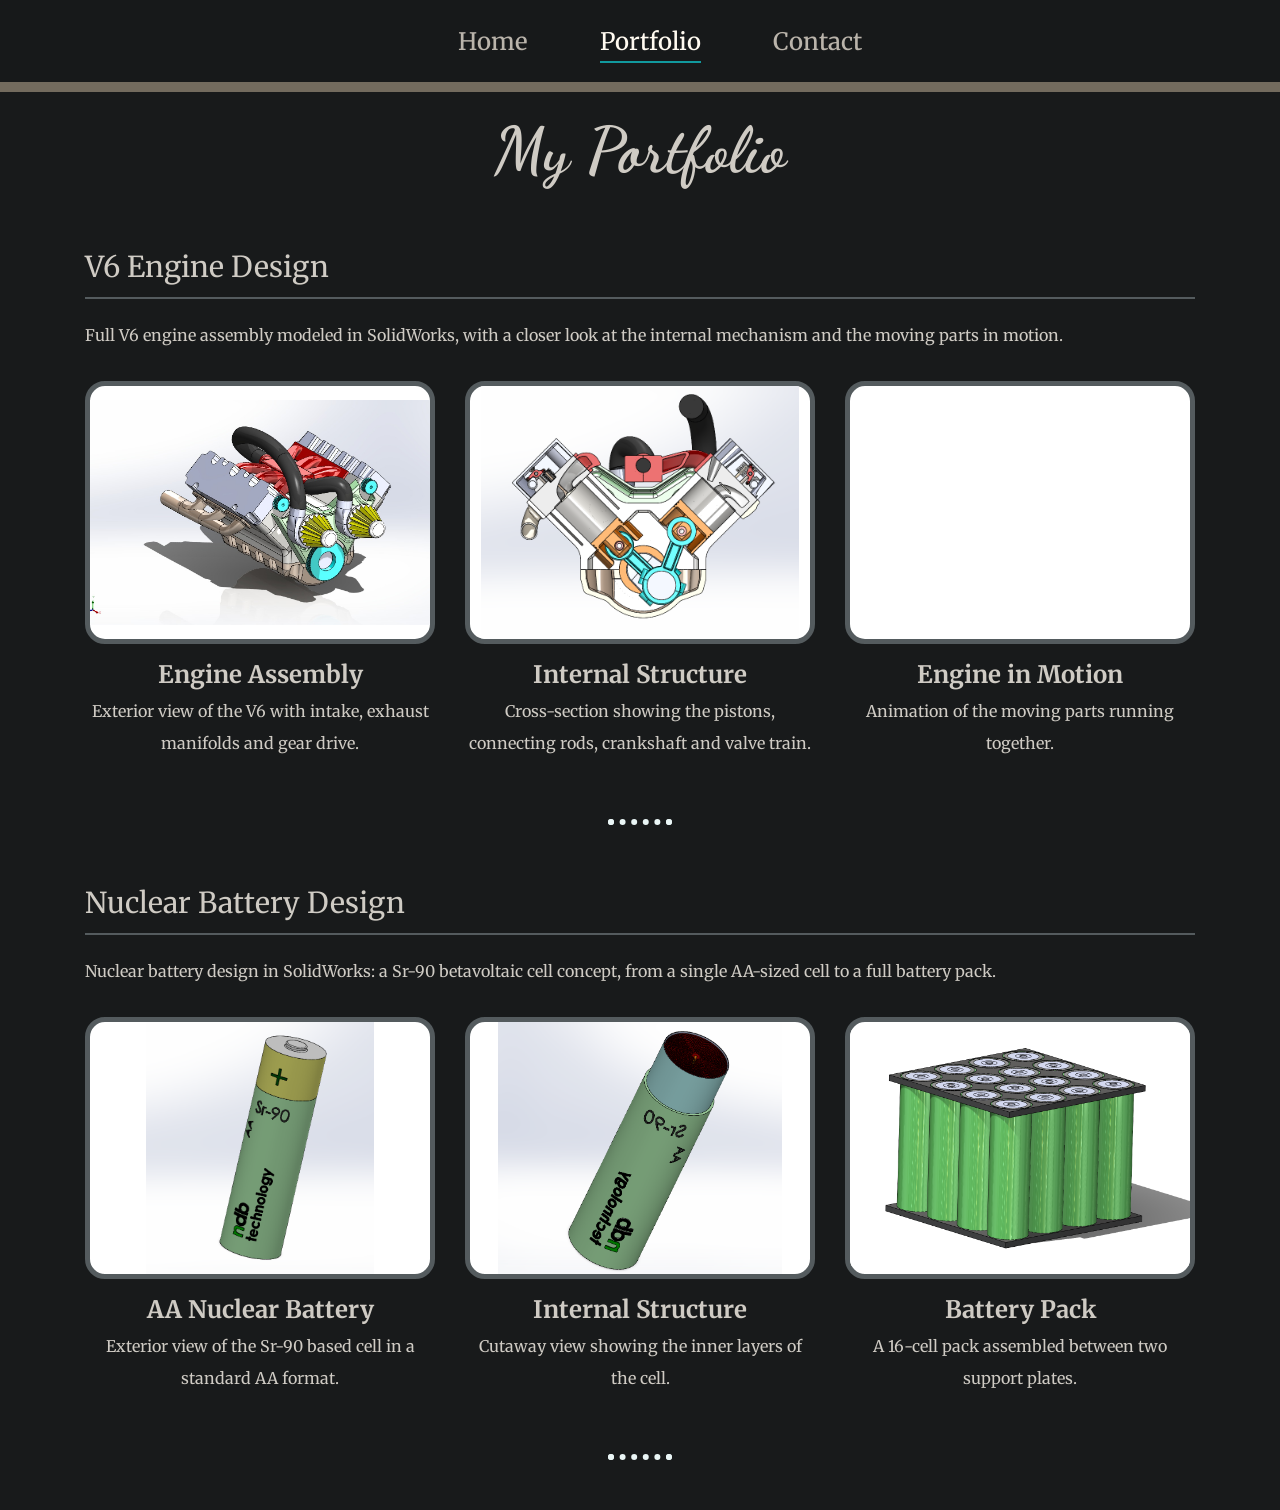
==== portfolio.html @ 6abc6ac7 "Add portfolio and contact pages, sticky nav, new skill blocks" ====
<!doctype html>
<html lang="en">
  <head>
    <meta charset="utf-8" />
    <meta name="viewport" content="width=device-width, initial-scale=1" />
    <title>Portfolio | Özgür</title>
    <link rel="stylesheet" href="assets/css/styles.css" />
    <link
      href="https://fonts.googleapis.com/css?family=Merriweather"
      rel="stylesheet"
    />
    <link
      href="https://fonts.googleapis.com/css2?family=Dancing+Script&display=swap"
      rel="stylesheet"
    />
  </head>
  <body>
    <nav>
      <ul class="nav-links">
        <li><a href="index.html">Home</a></li>
        <li><a href="portfolio.html" aria-current="page">Portfolio</a></li>
        <li><a href="contact.html">Contact</a></li>
      </ul>
    </nav>

    <h2>My Portfolio</h2>

    <section class="project">
      <h2 class="project-title">V6 Engine Design</h2>
      <p class="intro">
        Full V6 engine assembly modeled in SolidWorks, with a closer look at the
        internal mechanism and the moving parts in motion.
      </p>

      <div class="portfolio-row">
        <figure class="portfolio-item">
          <img src="assets/img/v6_engine.jpeg" alt="V6 engine assembly" />
          <figcaption>
            <h3>Engine Assembly</h3>
            <p>
              Exterior view of the V6 with intake, exhaust manifolds and gear
              drive.
            </p>
          </figcaption>
        </figure>

        <figure class="portfolio-item">
          <img
            src="assets/img/v6_engine_internal.png"
            alt="V6 engine cross-section"
          />
          <figcaption>
            <h3>Internal Structure</h3>
            <p>
              Cross-section showing the pistons, connecting rods, crankshaft and
              valve train.
            </p>
          </figcaption>
        </figure>

        <figure class="portfolio-item">
          <video
            src="assets/video/engine_gif.mp4"
            autoplay
            loop
            muted
            playsinline
          ></video>
          <figcaption>
            <h3>Engine in Motion</h3>
            <p>Animation of the moving parts running together.</p>
          </figcaption>
        </figure>
      </div>
    </section>

    <hr />

    <section class="project">
      <h2 class="project-title">Nuclear Battery Design</h2>
      <p class="intro">
        Nuclear battery design in SolidWorks: a Sr-90 betavoltaic cell concept,
        from a single AA-sized cell to a full battery pack.
      </p>

      <div class="portfolio-row">
        <figure class="portfolio-item">
          <img
            src="assets/img/cylindrical_battery.png"
            alt="Sr-90 nuclear battery, AA format"
          />
          <figcaption>
            <h3>AA Nuclear Battery</h3>
            <p>
              Exterior view of the Sr-90 based cell in a standard AA format.
            </p>
          </figcaption>
        </figure>

        <figure class="portfolio-item">
          <img src="assets/img/cylindrical_battery-2.png" alt="Cutaway view" />
          <figcaption>
            <h3>Internal Structure</h3>
            <p>Cutaway view showing the inner layers of the cell.</p>
          </figcaption>
        </figure>

        <figure class="portfolio-item">
          <img
            src="assets/img/battery_pack.png"
            alt="Battery pack of 16 cells"
          />
          <figcaption>
            <h3>Battery Pack</h3>
            <p>A 16-cell pack assembled between two support plates.</p>
          </figcaption>
        </figure>
      </div>
    </section>

    <hr />
  </body>
</html>
---- assets/css/styles.css ----
body {
    margin: 0;
    text-align: center;
    font-family: 'Merriweather', serif;
  }
  
  h1 {
    display: block;
    margin-top: 15%;
    font-size: 5rem;
    color: #fffaf0;
    text-shadow: 0 2px 8px rgba(0, 0, 0, 0.6);
    font-family: 'Dancing Script', cursive;
  }
  

  p {
    color: #cfcbc4;
    line-height: 2;
  }
  
  hr {
    border: dotted #EAF6F6 6px;
    border-bottom: none;
    width: 4%;
    margin: 50px auto;

  }
  
  a{
    color: #11999E;
    font-family: 'Merriweather', serif;
    margin: 10px 20px;
    text-decoration: none;
  }
  
  a:hover {
    color: #EAF6F6;
  }
  
  .top-container {
    position: relative;
    background:
      linear-gradient(rgba(0, 0, 0, 0.35), rgba(0, 0, 0, 0.35)),
      url("../img/kutna.jpg");
    background-size: cover;
    width: 100%;
    padding-top: 100px;
    border: 10px solid #736b5e;
    border-width: 10px 0px 10px 0px;
  }

  .middle-container {
    margin: 20px 0;
  }
  

  .skill-row {
    width: 50%;
    margin: 100px auto 100px auto;
    text-align: left;
  }
  
  .pro {
    text-decoration: underline;
  }
  
  .intro {
    width: 40%;
    margin: auto;
  }
  
  .profile_pic{
    width:180px
  }

  .flex-container {
    display: flex;
    flex-wrap: wrap;
    gap: 50px 20px;
    justify-content: center;
    margin: auto;
  }

  #block {
    background-color: #2d3133;
    min-height: 250px;
    width: 450px;
    box-sizing: border-box;
    padding: 20px 25px;
    border: 5px solid #545b5e;
    border-radius: 20px;
    margin: 0;
  }



  #block img{
    margin-right:10px;
    height: 50px;
    border-top-left-radius: 50%  50%;
    border-top-right-radius: 50%  50%;
    border-bottom-right-radius: 50% 50%; 
    border-bottom-left-radius: 50% 50%;
    border: 0px;
  }
  #block h3,#block img {
    display:inline-block;
    vertical-align:middle;
  }

  html{
    background-color:#181a1b;
    scroll-padding-top: 90px
  }

  .flex-container p {
    color: #cfcbc4;
  }

.exp {
  margin-bottom: 75px;
}

.profile_pic{
  border-top-left-radius: 50%  50%;
  border-top-right-radius: 50%  50%;
  border-bottom-right-radius: 50% 50%; 
  border-bottom-left-radius: 50% 50%;
}

img{
  border: 5px solid #464b4e;
}

h2{
  color: #cfcbc4;
  font-family: 'Dancing Script', cursive;
  font-size: 4rem;
  margin: 20px;
  
}

h3{
  color: #cfcbc4;
  font-size: 24px;
}

.footer{
  background-color: #272829;
  margin-bottom: -50px;
}
.footer li {
  display: inline;
  
}
.footer p {
    font-family: 'Merriweather', serif;
  font-size: 16px;
}

.container{
display: flex;
gap: 20px;
margin: auto;
justify-content: center;
align-items: center;
padding-bottom: 10px;
flex-wrap: wrap;
}

.container img{
  width: 300px;
  height: 250px;
  object-fit: cover;
}

.active {
  width: 600px;
  height: 500px;
}


nav {
  position: sticky;
  top: 0;
  z-index: 1000;
  background-color: rgba(24, 26, 27, 0.92);
  padding: 0.6rem 5%;
  border-bottom: 10px solid #736b5e;
  backdrop-filter: blur(15px);

  display: flex;
  align-items: center;
  justify-content: center;
}

.nav-links {
  list-style: none;
  display: flex;
  gap: 2rem;
}

.nav-links li a{
  color: #bab4ab;
  position: relative;
  font-size: 1.5rem;
  font-weight: 500;
  text-decoration: none;
  transition: 0.3s;
}

.nav-links li a:hover {
  text-shadow: 0 0 10px #e8e6e3;
}

.nav-links li a[aria-current="page"] {
  color: #fffaf0;
  border-bottom: 2px solid #11999E;
  padding-bottom: 4px;
}

/* ---------- Portfolio page ---------- */

.project {
  width: 90%;
  max-width: 1110px; /* 3 cards of 350px + 2 gaps of 30px */
  margin: 60px auto;
}

.project-title {
  font-family: 'Merriweather', serif;
  font-size: 1.8rem;
  font-weight: 400;
  text-align: left;
  margin: 0 0 20px;
  padding-bottom: 12px;
  border-bottom: 2px solid #545b5e;
}

.project .intro {
  width: auto;
  margin: 0 0 30px;
  text-align: left;
}

.portfolio-row {
  display: flex;
  flex-wrap: wrap;
  gap: 30px;
  justify-content: flex-start;
  width: 100%;
  margin: 0;
}

.portfolio-item {
  width: 350px;
  margin: 0;
}

.portfolio-item img,
.portfolio-item video {
  width: 100%;
  aspect-ratio: 4 / 3;
  object-fit: contain;
  background-color: #ffffff;
  border: 5px solid #545b5e;
  border-radius: 20px;
  box-sizing: border-box;
  display: block;
}

.portfolio-item figcaption {
  text-align: center;
}

.portfolio-item h3 {
  margin: 15px 0 5px;
}

.portfolio-item p {
  margin: 0;
}



/* ---------- Contact page ---------- */

.contact-section {
  margin: 120px auto;
  padding: 0 20px;
}

.contact-email a {
  font-size: 1.8rem;
  margin: 0;
}
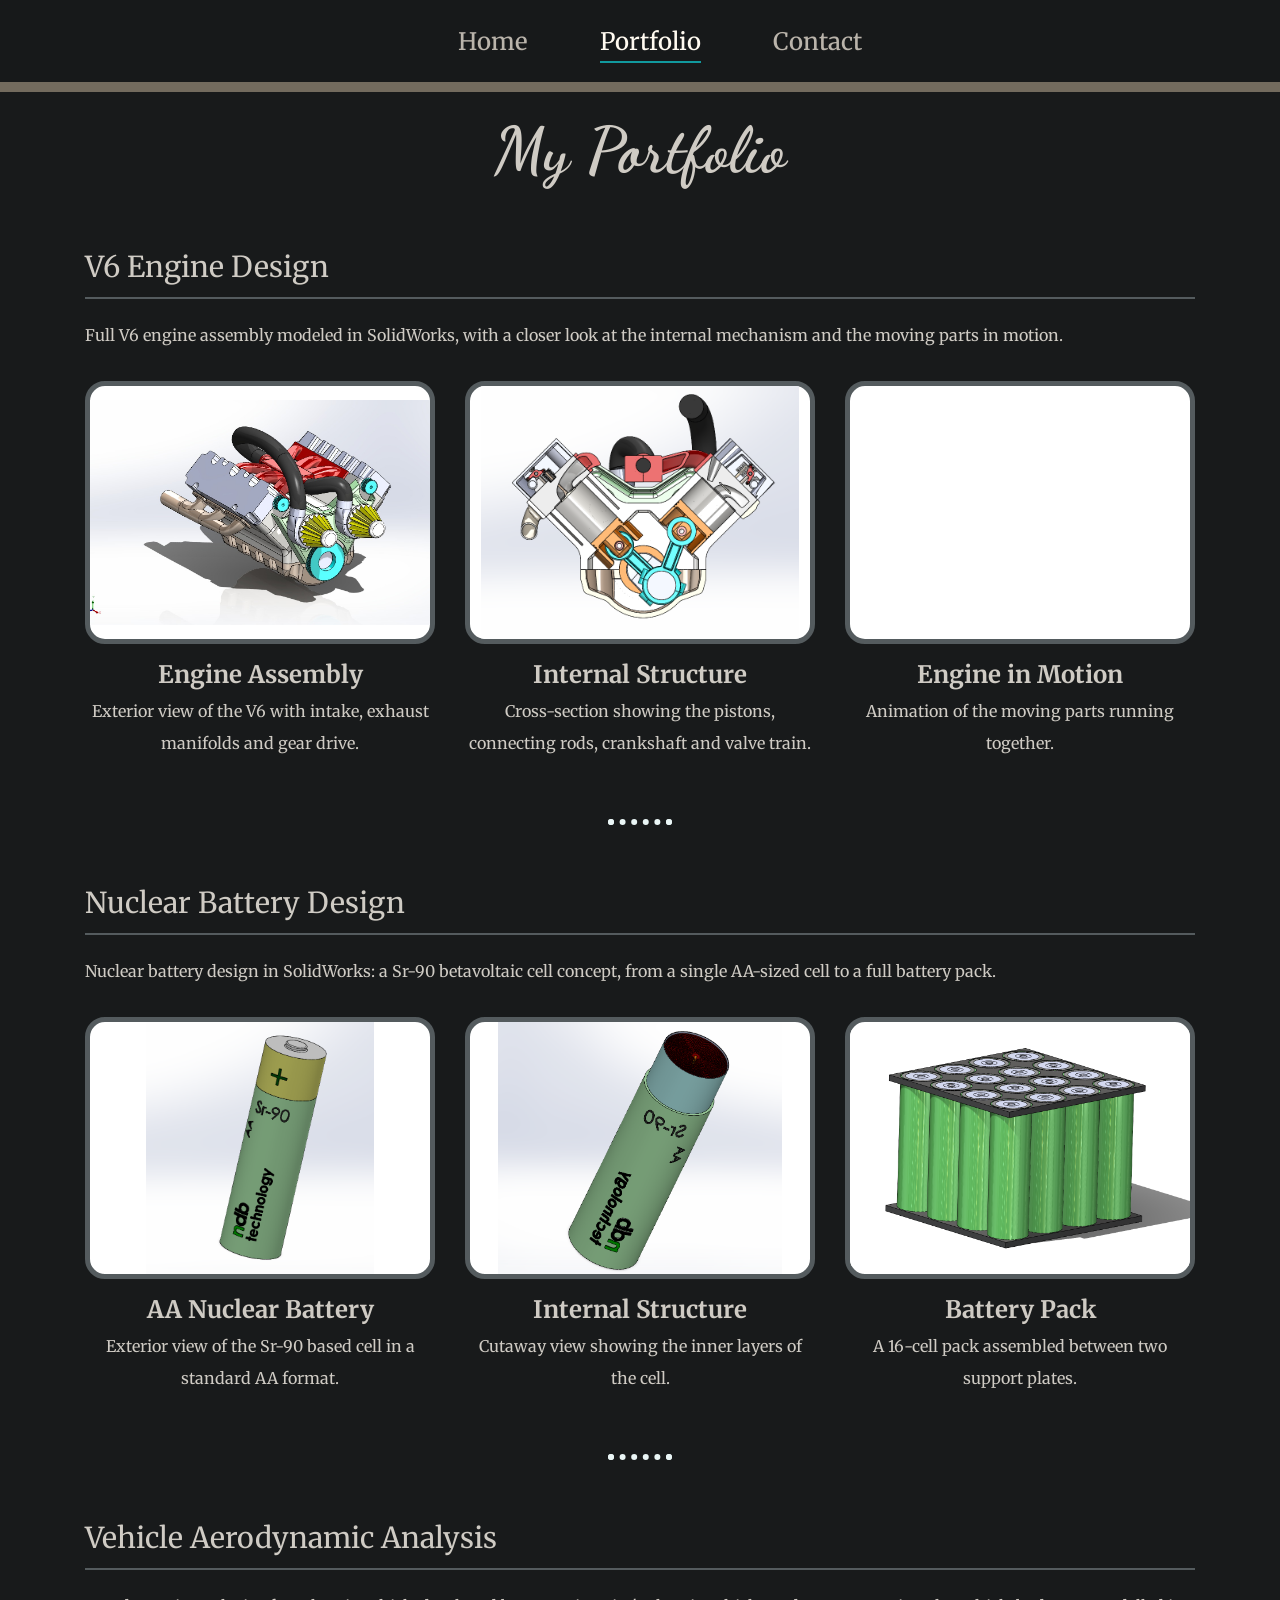
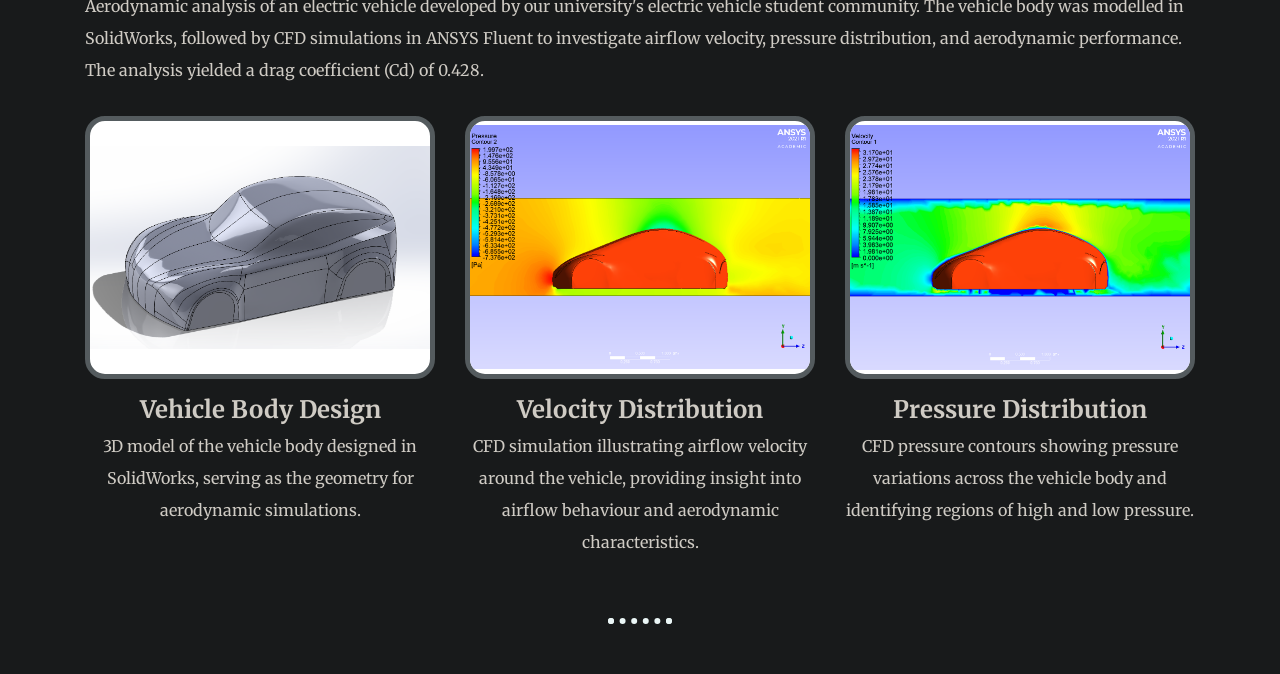
==== commit f8baf379: "Initialize commit" ====
--- a/portfolio.html
+++ b/portfolio.html
@@ -119,5 +119,60 @@
     </section>
 
     <hr />
+
+    <section class="project">
+      <h2 class="project-title">Vehicle Aerodynamic Analysis</h2>
+      <p class="intro">
+        Aerodynamic analysis of an electric vehicle developed by our
+        university's electric vehicle student community. The vehicle body was
+        modelled in SolidWorks, followed by CFD simulations in ANSYS Fluent to
+        investigate airflow velocity, pressure distribution, and aerodynamic
+        performance. The analysis yielded a drag coefficient (Cd) of 0.428.
+      </p>
+
+      <div class="portfolio-row">
+        <figure class="portfolio-item">
+          <img
+            src="assets/img/body-aero.png"
+            alt="Sr-90 nuclear battery, AA format"
+          />
+          <figcaption>
+            <h3>Vehicle Body Design</h3>
+            <p>
+              3D model of the vehicle body designed in SolidWorks, serving as
+              the geometry for aerodynamic simulations.
+            </p>
+          </figcaption>
+        </figure>
+
+        <figure class="portfolio-item">
+          <img src="assets/img/aero-velocity.png" alt="Cutaway view" />
+          <figcaption>
+            <h3>Velocity Distribution</h3>
+            <p>
+              CFD simulation illustrating airflow velocity around the vehicle,
+              providing insight into airflow behaviour and aerodynamic
+              characteristics.
+            </p>
+          </figcaption>
+        </figure>
+
+        <figure class="portfolio-item">
+          <img
+            src="assets/img/aero-pressure.png"
+            alt="Battery pack of 16 cells"
+          />
+          <figcaption>
+            <h3>Pressure Distribution</h3>
+            <p>
+              CFD pressure contours showing pressure variations across the
+              vehicle body and identifying regions of high and low pressure.
+            </p>
+          </figcaption>
+        </figure>
+      </div>
+    </section>
+
+    <hr />
   </body>
 </html>
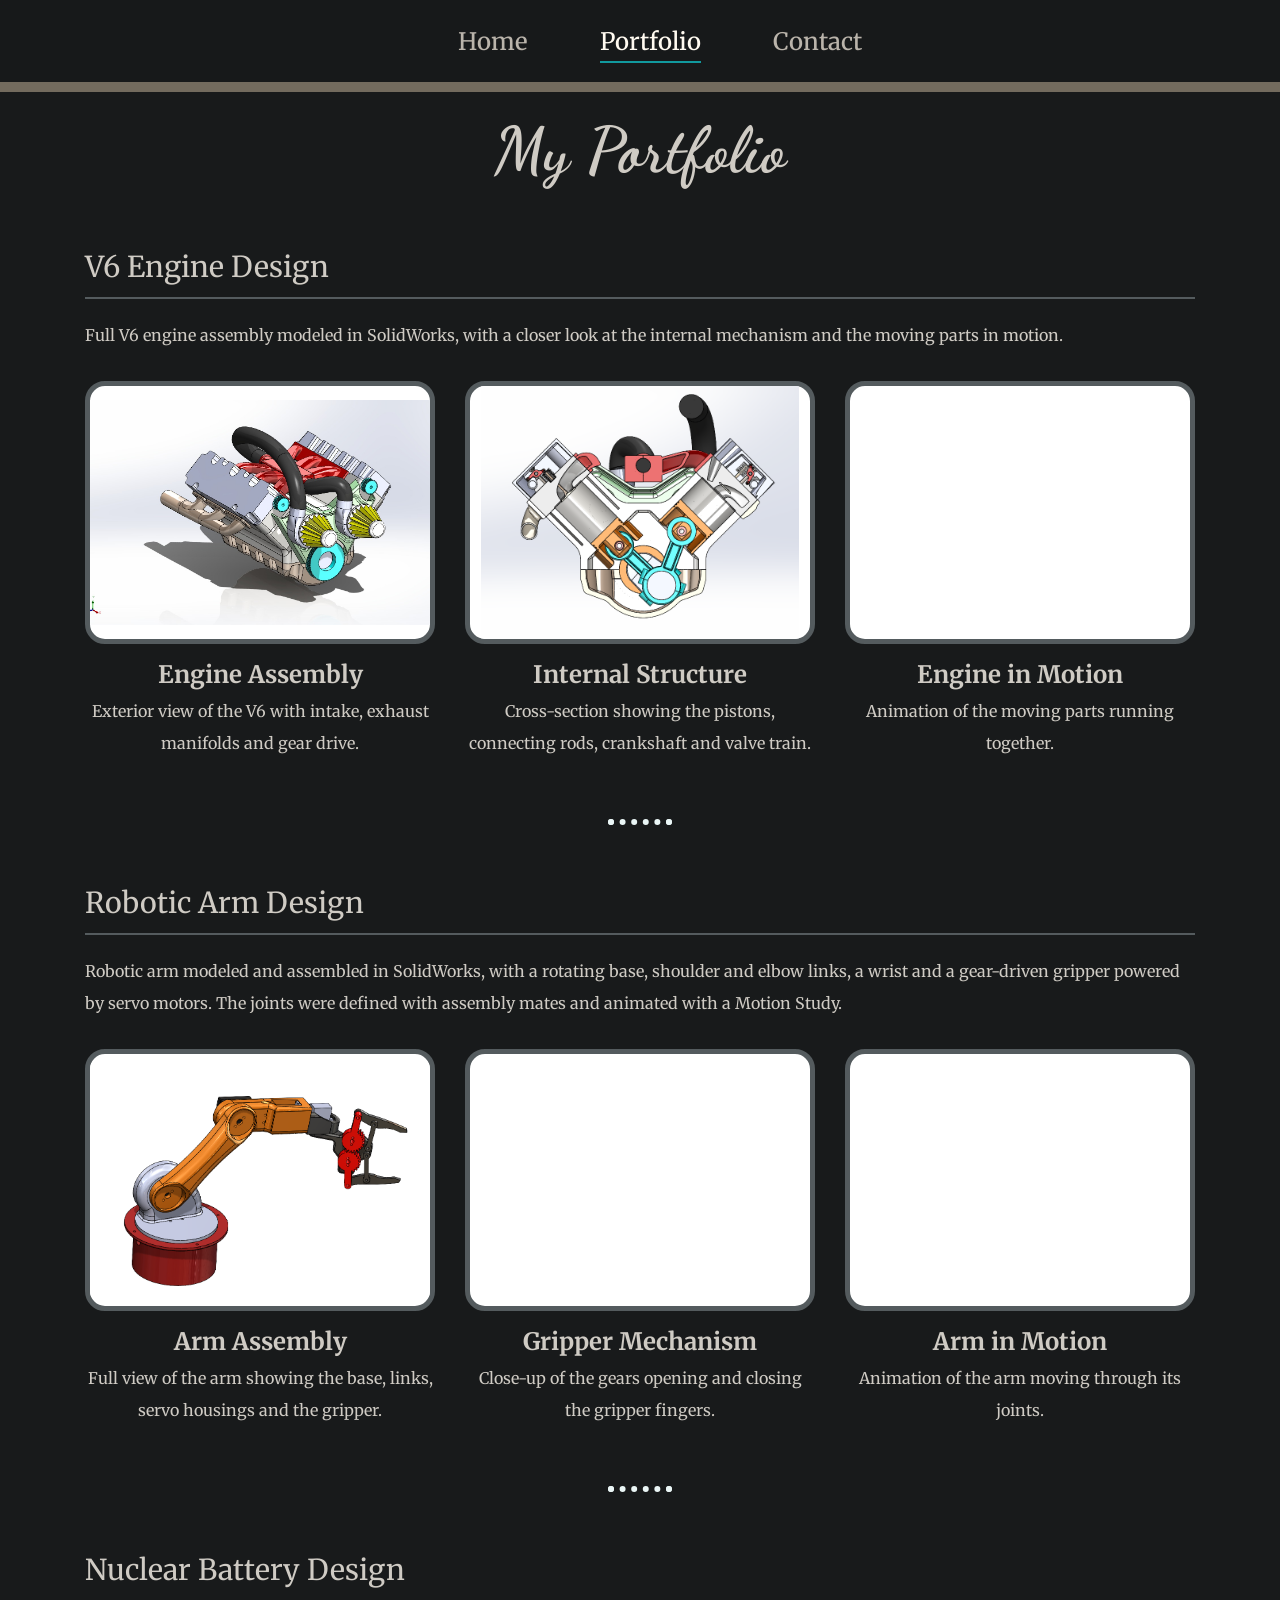
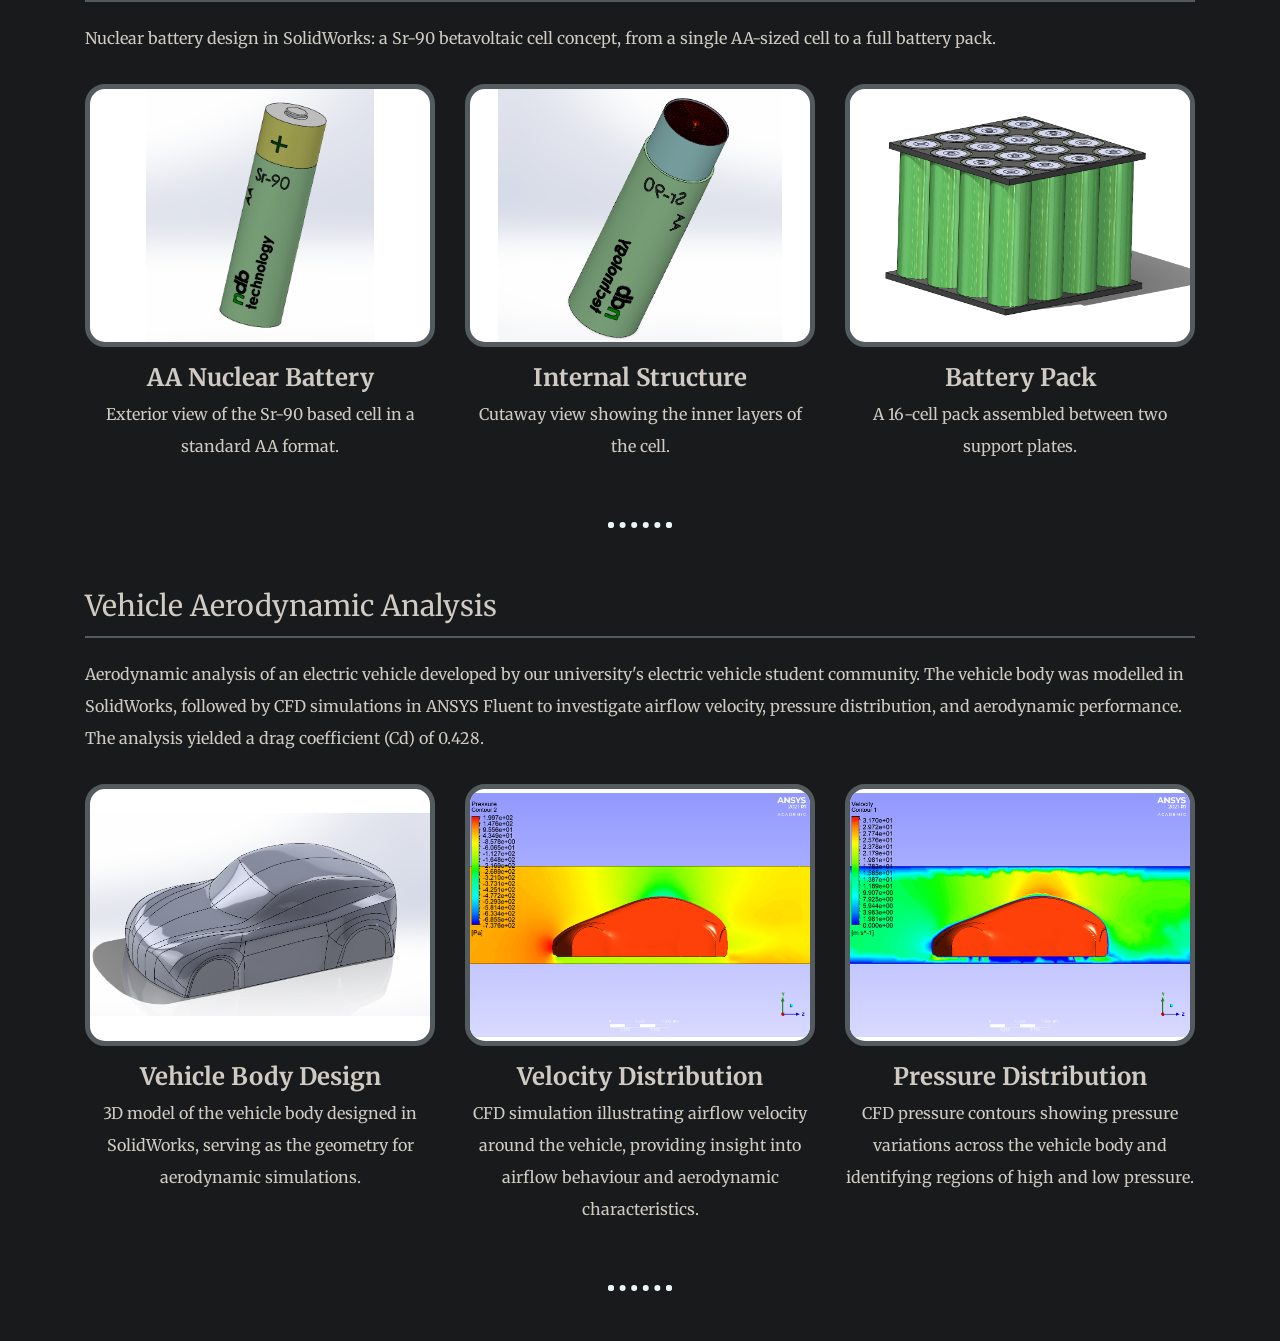
==== commit fa6c813b: "Initialize commit" ====
--- a/portfolio.html
+++ b/portfolio.html
@@ -77,6 +77,61 @@
     <hr />
 
     <section class="project">
+      <h2 class="project-title">Robotic Arm Design</h2>
+      <p class="intro">
+        Robotic arm modeled and assembled in SolidWorks, with a rotating base,
+        shoulder and elbow links, a wrist and a gear-driven gripper powered by
+        servo motors. The joints were defined with assembly mates and animated
+        with a Motion Study.
+      </p>
+
+      <div class="portfolio-row">
+        <figure class="portfolio-item">
+          <img src="assets/img/robotic_arm.png" alt="Robotic arm assembly" />
+          <figcaption>
+            <h3>Arm Assembly</h3>
+            <p>
+              Full view of the arm showing the base, links, servo housings and
+              the gripper.
+            </p>
+          </figcaption>
+        </figure>
+
+        <figure class="portfolio-item">
+          <video
+            src="assets/video/gripper.mp4"
+            autoplay
+            loop
+            muted
+            playsinline
+          ></video>
+          <figcaption>
+            <h3>Gripper Mechanism</h3>
+            <p>
+              Close-up of the gears opening and closing the gripper fingers.
+            </p>
+          </figcaption>
+        </figure>
+
+        <figure class="portfolio-item">
+          <video
+            src="assets/video/robotic_arm.mp4"
+            autoplay
+            loop
+            muted
+            playsinline
+          ></video>
+          <figcaption>
+            <h3>Arm in Motion</h3>
+            <p>Animation of the arm moving through its joints.</p>
+          </figcaption>
+        </figure>
+      </div>
+    </section>
+
+    <hr />
+
+    <section class="project">
       <h2 class="project-title">Nuclear Battery Design</h2>
       <p class="intro">
         Nuclear battery design in SolidWorks: a Sr-90 betavoltaic cell concept,
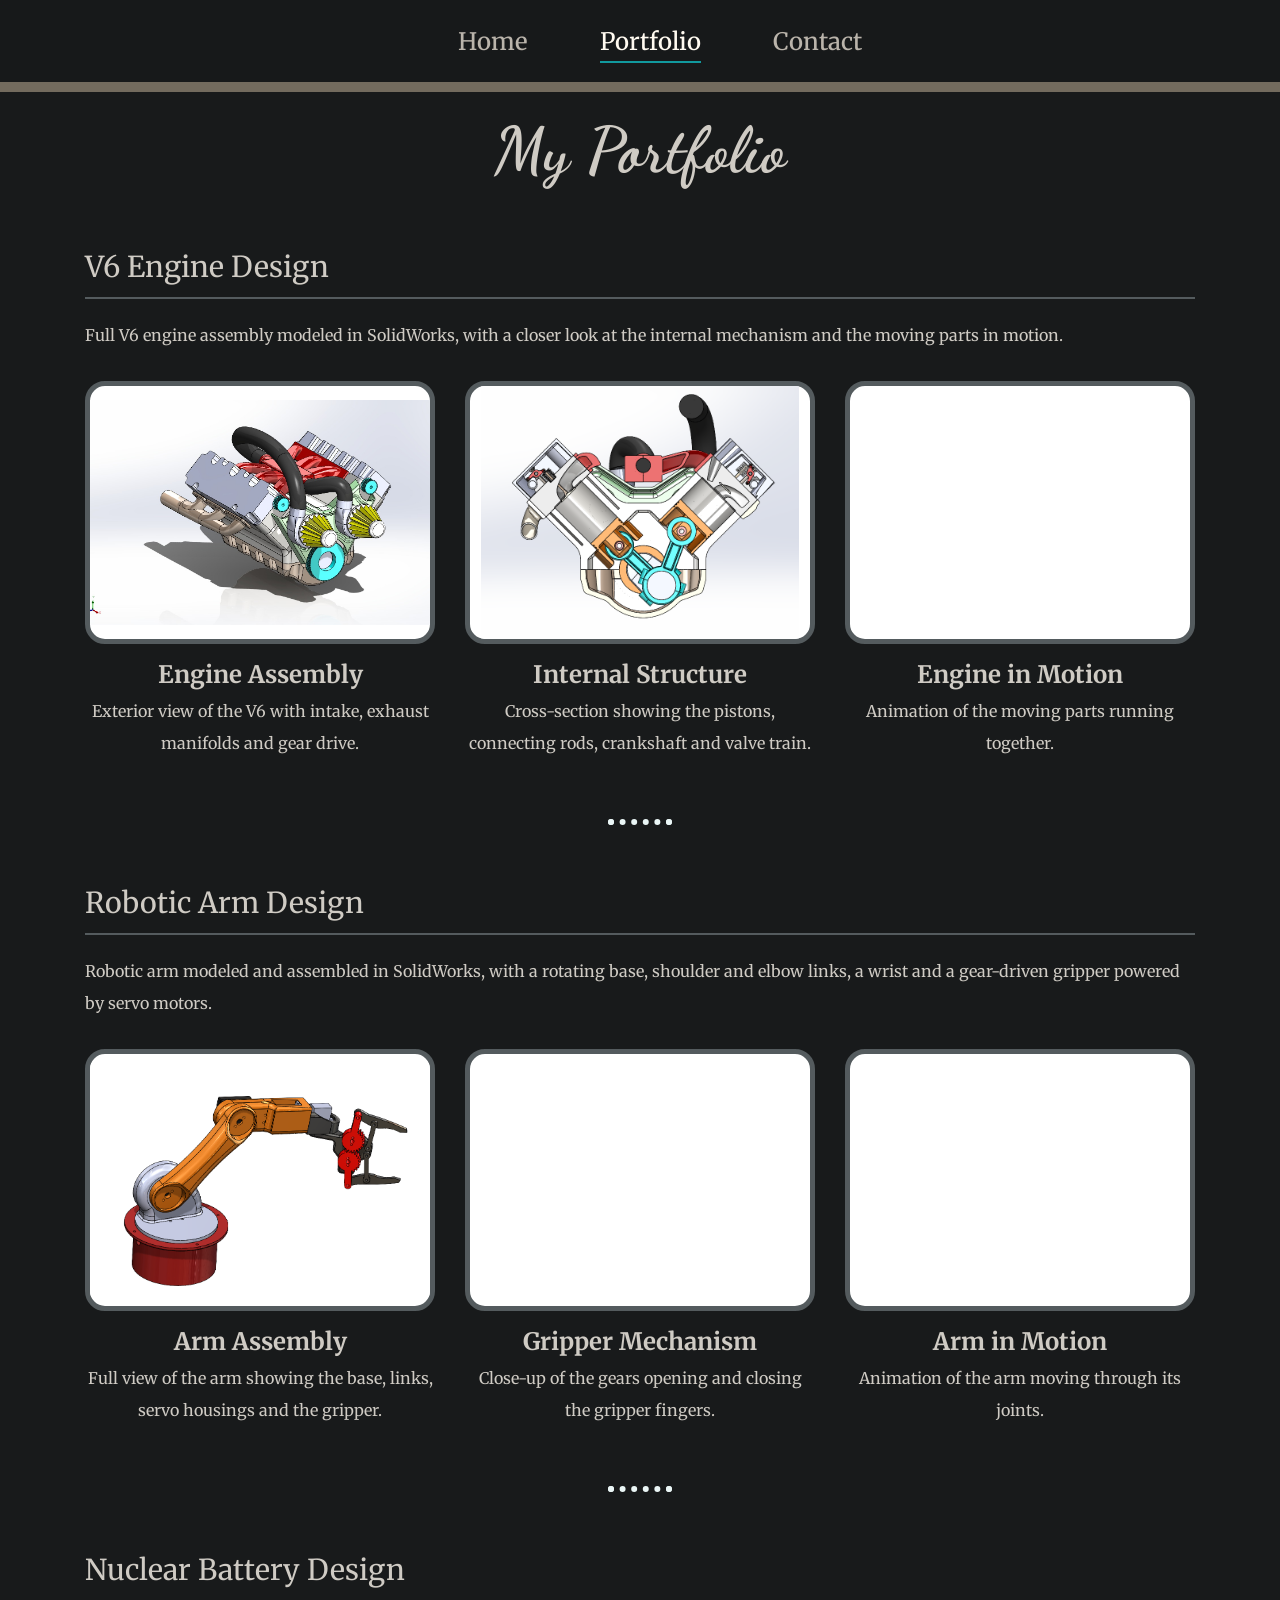
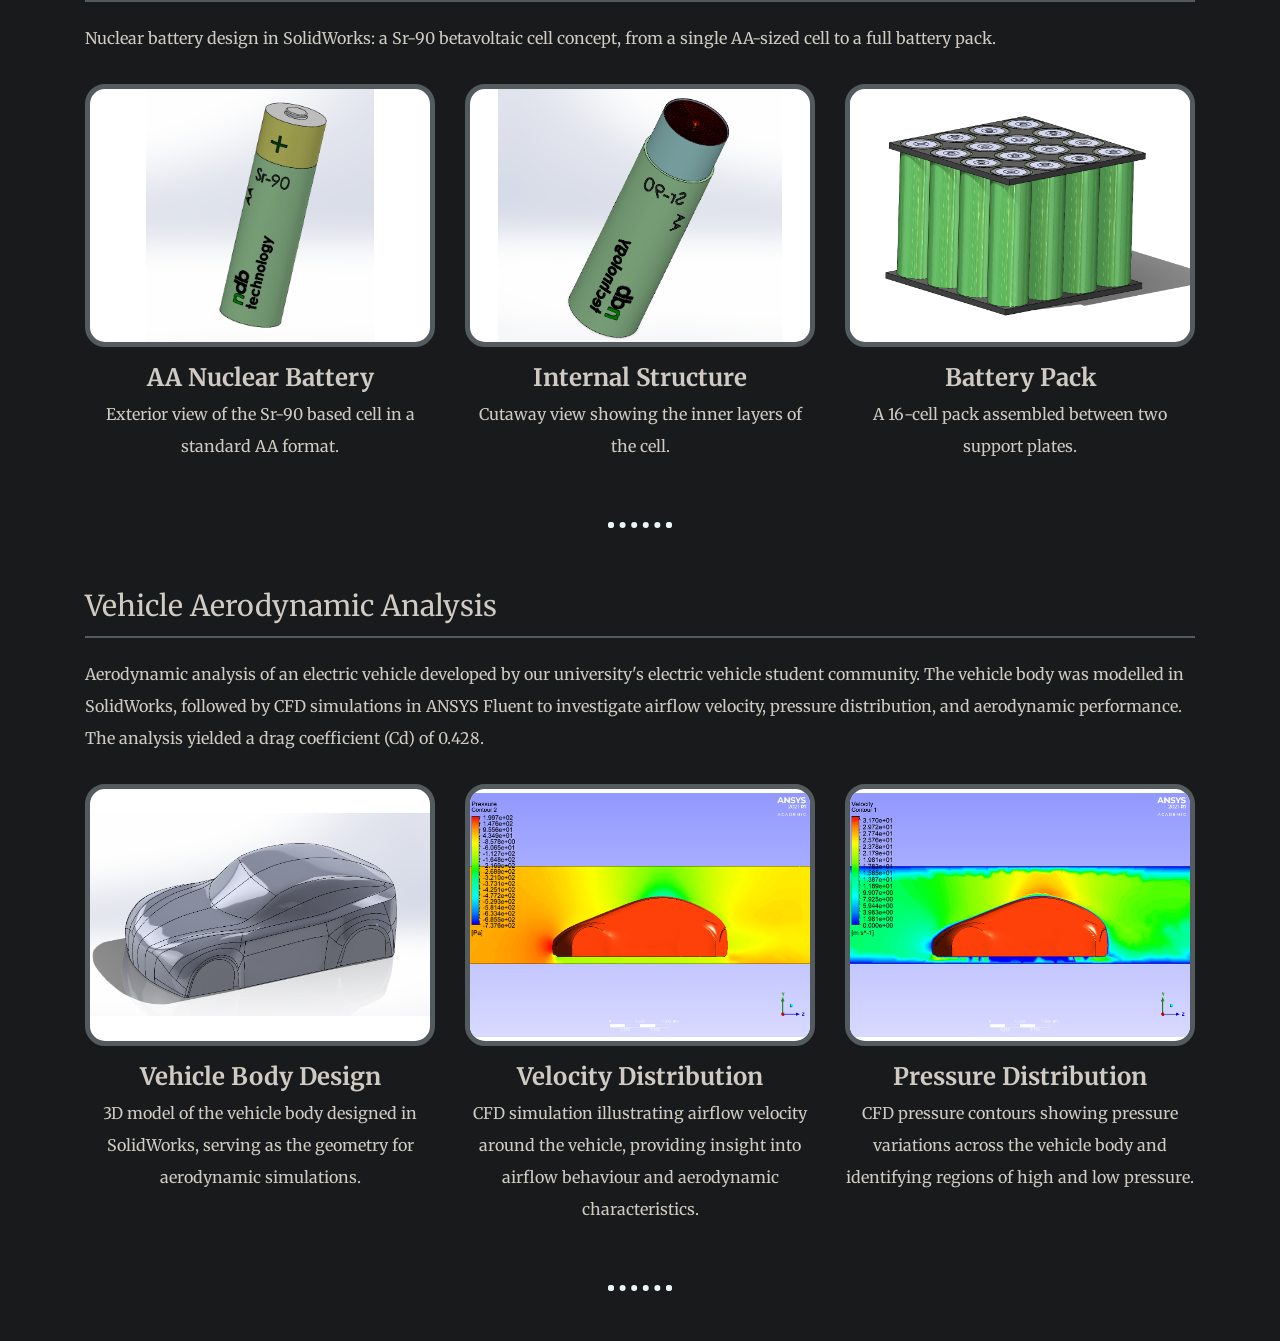
==== commit d835ec6c: "Initialize commit" ====
--- a/portfolio.html
+++ b/portfolio.html
@@ -81,8 +81,7 @@
       <p class="intro">
         Robotic arm modeled and assembled in SolidWorks, with a rotating base,
         shoulder and elbow links, a wrist and a gear-driven gripper powered by
-        servo motors. The joints were defined with assembly mates and animated
-        with a Motion Study.
+        servo motors.
       </p>
 
       <div class="portfolio-row">
